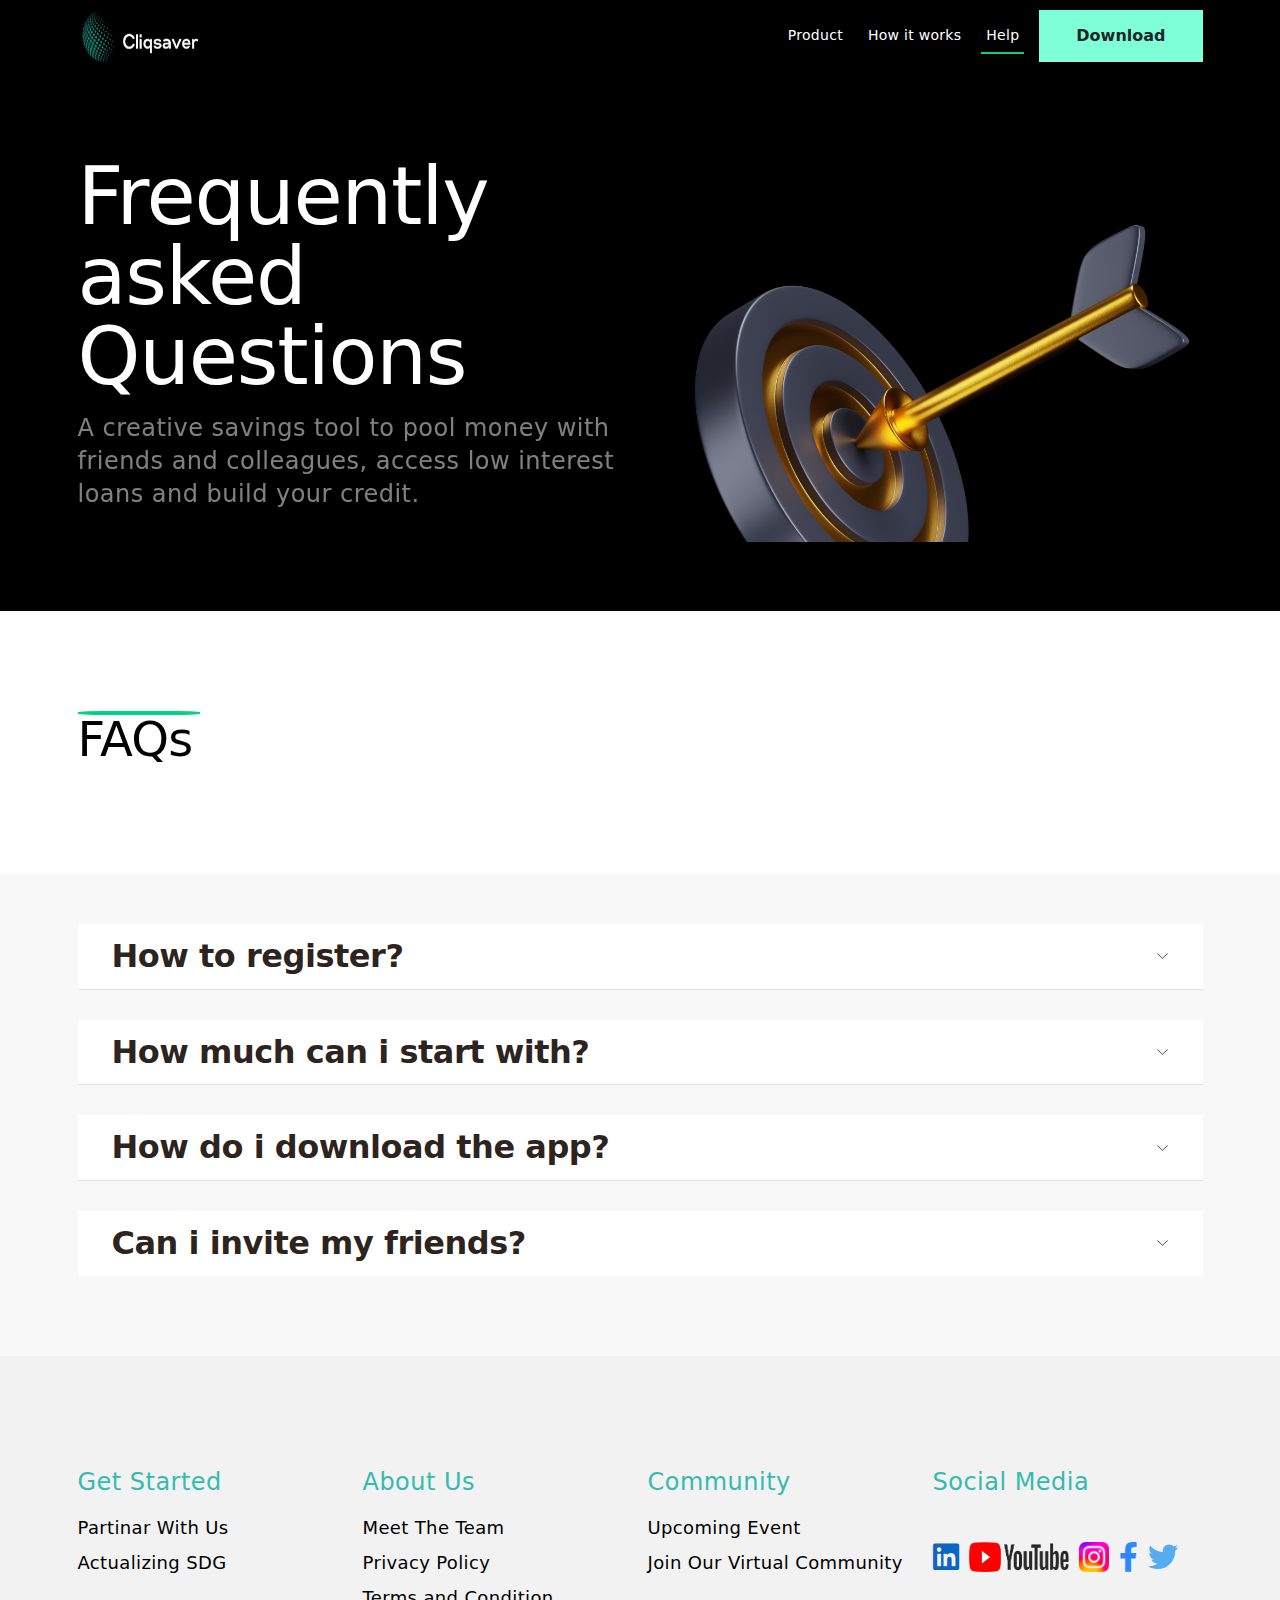
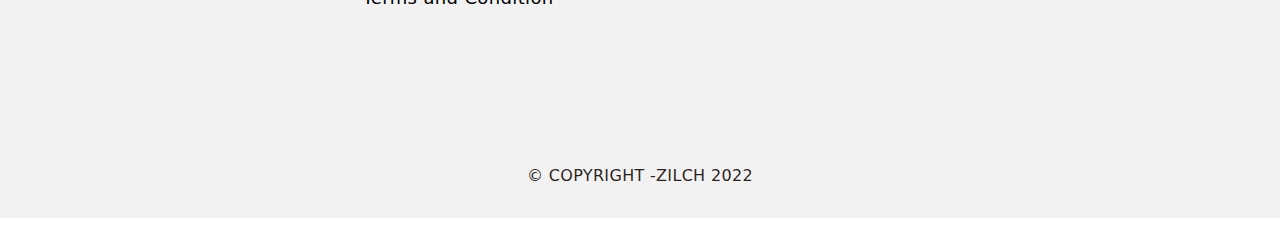
==== faqs.html @ ff23e5f5 "front end" ====
<!DOCTYPE html>
<html lang="en">

<head>
    <meta charset="utf-8" />
    <meta name="viewport" content="width=device-width, initial-scale=1" />
    <title>Cliqsaver | Landing Page</title>
    <link href="https://cdn.jsdelivr.net/npm/bootstrap@5.3.0-alpha2/dist/css/bootstrap.min.css" rel="stylesheet" />

    <!-- font family -->
    <link rel="preconnect" href="https://fonts.googleapis.com" />
    <link rel="preconnect" href="https://fonts.gstatic.com" crossorigin />
    <link href="https://fonts.googleapis.com/css2?family=Manrope:wght@300;400;500;600;700;800&display=swap" rel="stylesheet" />

    <!-- AOS animation link -->
    <link rel="stylesheet" href="https://unpkg.com/aos@next/dist/aos.css" />

    <!-- font awesome cdn link -->
    <link rel="stylesheet" href="css/css/all.css" />

    <!-- External css link -->
    <link rel="stylesheet" href="css/main.css" />
</head>

<body>
    <!-- navbar -->
    <nav class="navbar navbar-expand-lg" id="navbar">
        <div class="container">
            <a class="navbar-brand" href="index.html">
                <img w-100 src="images/image 1.png" alt="" />
            </a>
            <button class="navbar-toggler" type="button" data-bs-toggle="collapse" data-bs-target="#navbarSupportedContent" aria-controls="navbarSupportedContent" aria-expanded="false" aria-label="Toggle navigation">
          <span class="navbar-toggler-icon"></span>
        </button>
            <div class="collapse navbar-collapse" id="navbarSupportedContent">
                <ul class="navbar-nav ms-auto mb-2 mb-lg-0">
                    <li class="nav-item me-4">
                        <a class="nav-link text-white" aria-current="page" href="index.html">Product</a
              >
            </li>
            <li class="nav-item me-4">
              <a class="nav-link text-white" href="guideline.html"
                >How it works</a
              >
            </li>
            <li class="nav-item me-4">
              <a class="nav-link text-white active" href="faqs.html">Help</a>
                    </li>
                </ul>
                <button class="btn bg-success">Download</button>
            </div>
        </div>
    </nav>
    <!-- end of navbar -->
    <!-- Hero section -->
    <div id="guideline-hero__section" class="target-hero__section d-flex align-items-center position-relative">
        <div class="container">
            <div class="d-lg-flex position-relative">
                <div class="hero-content me-5" data-aos="fade-up" data-aos-duration="3000">
                    <h1 class="text-heading text-white mb-4">
                        Frequently asked Questions
                    </h1>
                    <p class="text-description text-white mb-4">
                        A creative savings tool to pool money with friends and colleagues, access low interest loans and build your credit.
                    </p>
                </div>
                <div class="image-content position-relative" data-aos="fade-up" data-aos-duration="3000">
                    <img src="images/target-dynamic-premium.png" class="w-100 position-absolute bulb-image" />
                </div>
            </div>
        </div>
    </div>
    <!-- end of hero section -->

    <!-- guildlines section -->
    <section class="guidelines">
        <div class="container">
            <h2 data-aos="fade-up" data-aos-duration="3000"><span></span> FAQs</h2>
        </div>
    </section>

    <section class="accordion-section">
        <div class="container">
            <div class="accordion accordion-flush" id="accordionFlushExample">
                <div class="accordion-item mb-5">
                    <h2 class="accordion-header">
                        <button class="accordion-button collapsed" type="button" data-bs-toggle="collapse" data-bs-target="#flush-collapseOne" aria-expanded="false" aria-controls="flush-collapseOne">
                How to register?
              </button>
                    </h2>
                    <div id="flush-collapseOne" class="accordion-collapse collapse" data-bs-parent="#accordionFlushExample">
                        <div class="accordion-body">
                            Open a Cliqsaver account, join a public group or start your own savings cliq.
                        </div>
                    </div>
                </div>
                <div class="accordion-item mb-5">
                    <h2 class="accordion-header">
                        <button class="accordion-button collapsed" type="button" data-bs-toggle="collapse" data-bs-target="#flush-collapseTwo" aria-expanded="false" aria-controls="flush-collapseTwo">
                How much can i start with?
              </button>
                    </h2>
                    <div id="flush-collapseTwo" class="accordion-collapse collapse" data-bs-parent="#accordionFlushExample">
                        <div class="accordion-body">
                            Placeholder content for this accordion, which is intended to demonstrate the <code>.accordion-flush</code> class. This is the second item's accordion body. Let's imagine this being filled with some actual content.
                        </div>
                    </div>
                </div>
                <div class="accordion-item mb-5">
                    <h2 class="accordion-header">
                        <button class="accordion-button collapsed" type="button" data-bs-toggle="collapse" data-bs-target="#flush-collapseThree" aria-expanded="false" aria-controls="flush-collapseThree">
                How do i download the app?
              </button>
                    </h2>
                    <div id="flush-collapseThree" class="accordion-collapse collapse" data-bs-parent="#accordionFlushExample">
                        <div class="accordion-body">
                            Placeholder content for this accordion, which is intended to demonstrate the <code>.accordion-flush</code> class. This is the third item's accordion body. Nothing more exciting happening here in terms of content, but just filling
                            up the space to make it look, at least at first glance, a bit more representative of how this would look in a real-world application.
                        </div>
                    </div>
                </div>
                <div class="accordion-item mb-5">
                    <h2 class="accordion-header">
                        <button class="accordion-button collapsed" type="button" data-bs-toggle="collapse" data-bs-target="#flush-collapseFour" aria-expanded="false" aria-controls="flush-collapseFour">
                Can i invite my friends?
              </button>
                    </h2>
                    <div id="flush-collapseFour" class="accordion-collapse collapse" data-bs-parent="#accordionFlushExample">
                        <div class="accordion-body">
                            Placeholder content for this accordion, which is intended to demonstrate the <code>.accordion-flush</code> class. This is the third item's accordion body. Nothing more exciting happening here in terms of content, but just filling
                            up the space to make it look, at least at first glance, a bit more representative of how this would look in a real-world application.
                        </div>
                    </div>
                </div>
            </div>
        </div>
    </section>
    <!-- end of guideline sectio -->

    <footer id="footer " class="footer p-0 m-0">
        <div class="container-fluid">
            <div class="container py-5">
                <div class="row row-cols-1 row-cols-sm-2 row-cols-md-3 row-cols-lg-4">
                    <div class="col d-flex flex-column gap-3 mb-4">
                        <h2>Get Started</h2>
                        <a class="footer__link" href="#">Partinar With Us</a>
                        <a class="footer__link" href="#">Actualizing SDG</a>
                    </div>
                    <div class="col d-flex flex-column gap-3 mb-4">
                        <h2>About Us</h2>
                        <a class="footer__link" href="#">Meet The Team</a>
                        <a class="footer__link" href="#">Privacy Policy</a>
                        <a class="footer__link" href="#">Terms and Condition</a>
                    </div>
                    <div class="col d-flex flex-column gap-3 mb-4">
                        <h2>Community</h2>
                        <a class="footer__link" href="#">Upcoming Event</a>
                        <a class="footer__link" href="#">Join Our Virtual Community</a>
                    </div>
                    <div class="col d-flex flex-column gap-3 mb-5">
                        <h2>Social Media</h2>
                        <div class="col media-links d-flex align-items-center justify-content-start mt-2 gap-3">
                            <a href="#"><i class="fa-brands fa-linkedin"></i></a>
                            <a href="#"><img src="images/YouTube-Logo-removebg-preview.png" alt="" /></a>
                            <a href="#"><img src="images/IGlogo.png" class="w-100" /></a>
                            <a href="#"><i class="fa-brands fa-facebook-f"></i></a>
                            <a href="#"><i class="fa-brands fa-twitter"></i></a>
                        </div>
                    </div>
                </div>
            </div>
            <p class="text-center py-5">© COPYRIGHT -ZILCH 2022</p>
        </div>
    </footer>

    <!-- bootstrap js link -->
    <script src="https://cdn.jsdelivr.net/npm/bootstrap@5.3.0-alpha2/dist/js/bootstrap.bundle.min.js"></script>
    <!-- AOS animation script link -->
    <script src="https://unpkg.com/aos@next/dist/aos.js"></script>
    <!-- external JS link -->
    <script src="js/script.js"></script>
</body>

</html>
---- css/main.css ----
:root {
  --bg-color: #000000;
  --text-dark-light: #171717;
  --text-light: #ffffff;
  --text-success: #7effd6;
  --text-success-transparent: rgba(0, 210, 135, 0.3);
  --bg-light: #f5f5f5;
  --bg-success: #f2fffa;
  --button-color: #35bbad;
  --color-green: #00d287;
  --color-yellow: #ffce31;
}

* {
  margin: 0;
  padding: 0;
  -webkit-box-sizing: inherit;
          box-sizing: inherit;
}

html {
  -webkit-box-sizing: border-box;
          box-sizing: border-box;
  font-size: 62.5%;
  /* 1rem = 10px  10px/16px = 62.5% */
}

body {
  font-family: "Manrope" sans-serif;
  font-weight: 400;
  line-height: 1.6;
  min-height: 100vh;
}

::-webkit-scrollbar {
  display: none;
}

a {
  text-decoration: none;
}

.guidelines-cards .col-md-6 {
  -webkit-transition: all 0.5s ease;
  transition: all 0.5s ease;
}

.guidelines-cards .col-md-6:hover {
  -webkit-transform: translateY(-5%);
          transform: translateY(-5%);
}

@media (max-width: 768px) {
  .guidelines-cards .col-md-6:hover {
    -webkit-transform: translateY(0);
            transform: translateY(0);
  }
}

.navbar {
  background: var(--bg-color);
}

.navbar-brand img {
  width: 125px;
  height: 55px;
}

.navbar-toggler {
  background-color: var(--bg-light) !important;
}

.navbar-nav .nav-item {
  position: relative;
}

.navbar-nav .nav-item .active {
  color: #fff !important;
  border-bottom: 2px solid var(--color-green);
  -webkit-transition: 0.5s ease;
  transition: 0.5s ease;
  border-bottom-width: 50%;
}

.navbar-nav .nav-item .nav-link {
  font-weight: 400;
  font-size: 1.4rem !important;
  line-height: 24px;
  letter-spacing: 0.02em;
  color: var(--text-light);
  -webkit-transition: 0.5s ease;
  transition: 0.5s ease;
  display: inline-block;
}

.navbar .btn {
  background-color: var(--text-success) !important;
  border-radius: 0;
  font-weight: 600;
  font-size: 16px;
  padding: 13px 36px;
}

.hero__section {
  background: var(--bg-color);
}

.hero__section .section-box1 {
  position: absolute;
  width: 100.47px;
  height: 82.02px;
  left: 140px;
  top: 130px;
  background: rgba(0, 210, 135, 0.3);
  opacity: 0.5;
}

@media (max-width: 992px) {
  .hero__section .section-box1 {
    left: 290px;
    top: 90px;
  }
}

@media (max-width: 400px) {
  .hero__section .section-box1 {
    left: 200px;
  }
}

.hero__section .section-box2 {
  position: absolute;
  width: 100.47px;
  height: 82.02px;
  left: 90px;
  top: 170.28px;
  background: rgba(0, 210, 135, 0.3);
  opacity: 0.5;
}

@media (max-width: 992px) {
  .hero__section .section-box2 {
    left: 200px;
    top: 130px;
  }
}

@media (max-width: 400px) {
  .hero__section .section-box2 {
    left: 150px;
  }
}

.hero__section .h__left-content {
  -webkit-box-flex: 2;
      -ms-flex: 2;
          flex: 2;
  padding-top: 8rem;
}

.hero__section .h__left-content .text-heading {
  font-weight: 400;
  font-size: 80px;
  line-height: 100%;
  letter-spacing: -0.015em;
  color: #ffffff;
  padding-top: 8rem;
}

@media (max-width: 992px) {
  .hero__section .h__left-content .text-heading {
    font-size: 50px !important;
    padding-top: 2rem;
  }
}

@media (max-width: 768px) {
  .hero__section .h__left-content .text-heading {
    font-size: 35px !important;
    padding-top: 2rem;
  }
}

.hero__section .h__left-content .text-description {
  font-weight: 500;
  font-size: 24px;
  line-height: 33px;
  letter-spacing: 0.02em;
  color: #ffffff;
  opacity: 0.5;
}

@media (max-width: 768px) {
  .hero__section .h__left-content .text-description {
    font-size: 20px !important;
    padding-top: 2rem;
  }
}

@media (max-width: 992px) {
  .hero__section .h__left-content .rate {
    padding-bottom: 5rem;
  }
}

.hero__section .h__left-content .rate-left {
  border-right: 1px solid #ffffff;
  margin-right: 3rem;
}

@media (max-width: 500px) {
  .hero__section .h__left-content .rate-left {
    margin-right: 1rem;
  }
}

.hero__section .h__left-content .rate-left button {
  width: 100px;
  height: 50px;
  background: rgba(196, 196, 196, 0.1);
  border-radius: 56px;
  -webkit-transform: rotate(-90deg);
          transform: rotate(-90deg);
  position: relative;
  opacity: 1;
  border: none;
}

.hero__section .h__left-content .rate-left button::after {
  content: "";
  position: absolute;
  width: 3px;
  height: 40px;
  top: 5px;
  right: 30px;
  background: var(--color-green);
  font-weight: 800;
  -webkit-transform: rotate(-90deg);
          transform: rotate(-90deg);
  z-index: 1;
}

.hero__section .h__left-content .rate-right {
  position: relative;
}

.hero__section .h__left-content .rate-right h2 {
  font-weight: 500;
  font-size: 16px;
  line-height: 22px;
  letter-spacing: 0.02em;
  color: #ffffff;
}

.hero__section .h__left-content .rate-right h2 span::after {
  content: "";
  position: absolute;
  width: 61px;
  height: 3px;
  left: 110px;
  top: 16px;
  background: var(--color-green);
}

.hero__section .h__left-content .rate-right p {
  font-weight: 500;
  font-size: 14px;
  line-height: 19px;
  letter-spacing: 0.02em;
  color: #ffffff;
  opacity: 0.5;
}

.hero__section .h__left-content .rate-right .images img {
  width: 32px;
  height: 32px;
  margin-right: -1rem;
}

.hero__section .h__right-content {
  -webkit-box-flex: 1;
      -ms-flex: 1;
          flex: 1;
  position: relative;
}

.hero__section .h__right-content img {
  height: 554px;
  position: absolute;
  bottom: 0;
  right: 0;
}

@media (max-width: 992px) {
  .hero__section .h__right-content img {
    display: none;
  }
}

.finance {
  height: 60vh;
}

@media (max-width: 720px) {
  .finance {
    height: 40vh;
  }
}

.finance .section-box1 {
  top: 0;
  right: 0;
  width: 200px;
  height: 200px;
  background: rgba(0, 210, 135, 0.3);
  opacity: 0.5;
}

@media (max-width: 992px) {
  .finance .section-box1 {
    top: -2.9rem;
    width: 100px;
    height: 100px;
  }
}

@media (max-width: 400px) {
  .finance .section-box1 {
    width: 50px;
    height: 50px;
  }
}

.finance .section-box2 {
  top: 0;
  right: 0;
  width: 350px;
  height: 300px;
  background: rgba(0, 210, 135, 0.3);
  opacity: 0.5;
}

@media (max-width: 992px) {
  .finance .section-box2 {
    top: -2.9rem;
    width: 200px;
    height: 150px;
  }
}

@media (max-width: 400px) {
  .finance .section-box2 {
    width: 100px;
    height: 80px;
  }
}

.finance img {
  width: 126px;
  height: 33px;
}

.finance h1 {
  font-weight: 400;
  font-size: 64px;
  line-height: 120.5%;
  letter-spacing: -0.015em;
  color: var(--bg-color);
}

@media (max-width: 992px) {
  .finance h1 {
    font-size: 40px;
  }
}

.finance h1 span::after {
  content: "";
  position: absolute;
  width: 122px;
  height: 4px;
  background: var(--color-green);
  border-radius: 50%;
}

.finance p {
  font-weight: 400;
  font-size: 24px;
  line-height: 33px;
  letter-spacing: 0.02em;
  color: #2b2b2b;
}

.card-section .row > :nth-child(1) > .card {
  background: rgba(245, 245, 245, 0.3);
  border: none;
}

.card-section .row > :nth-child(1) > .card span::before {
  content: "";
  height: 6px;
  width: 40px;
  position: absolute;
  top: 11.3rem;
  border-radius: 50%;
  background: #35bbad;
}

@media (max-width: 768px) {
  .card-section .row > :nth-child(1) > .card span::before {
    top: 8rem;
  }
}

@media (max-width: 500px) {
  .card-section .row > :nth-child(1) > .card span::before {
    top: 11.3rem;
  }
}

.card-section .row > :nth-child(2) > .card {
  background: var(--bg-light);
  border: none;
}

.card-section .row > :nth-child(2) > .card span::before {
  content: "";
  height: 15px;
  width: 15px;
  position: absolute;
  top: 12rem;
  left: 3.2rem;
  border-radius: 50%;
  background: #35bbad;
}

@media (max-width: 768px) {
  .card-section .row > :nth-child(2) > .card span::before {
    top: 6.5rem;
  }
}

@media (max-width: 500px) {
  .card-section .row > :nth-child(2) > .card span::before {
    top: 12rem !important;
  }
}

.card-section .row > :nth-child(2) > .card i {
  -webkit-transform: rotate(-35deg);
          transform: rotate(-35deg);
}

.card-section .row > :nth-child(3) > .card {
  background: rgba(245, 245, 245, 0.3);
  border: none;
}

.card-section .row > :nth-child(3) > .card span::before {
  content: "";
  height: 20px;
  width: 20px;
  position: absolute;
  top: 11.3rem;
  left: 4.5rem;
  background: #35bbad;
  z-index: -1;
}

@media (max-width: 768px) {
  .card-section .row > :nth-child(3) > .card span::before {
    top: 7rem;
  }
}

@media (max-width: 500px) {
  .card-section .row > :nth-child(3) > .card span::before {
    top: 11.3rem;
  }
}

.card-section .card {
  width: auto;
  height: 400px;
  padding: 0 2rem;
  cursor: pointer;
  -webkit-transition: 0.5s ease;
  transition: 0.5s ease;
}

.card-section .card-body i {
  font-size: 3rem;
  margin-bottom: 3.5rem;
}

.card-section .card-body .card-title {
  font-weight: 700;
  font-size: 28px;
  line-height: 44px;
  letter-spacing: 0.02em;
  color: rgba(0, 0, 0, 0.9);
}

.card-section .card-body .card-text {
  font-weight: 400;
  font-size: 16px;
  line-height: 24px;
  letter-spacing: 0.02em;
  color: rgba(0, 0, 0, 0.5);
}

.testmonies {
  background: var(--bg-success);
  height: 73rem;
}

.testmonies .section-box1::before {
  content: "";
  position: absolute;
  top: 0;
  right: 0;
  height: 300px;
  width: 300px;
  background: rgba(0, 210, 135, 0.1);
}

@media (max-width: 768px) {
  .testmonies .section-box1::before {
    width: 100px;
    height: 100px;
  }
}

.testmonies__top-container .testmonies__heading {
  font-weight: 600;
  font-size: 64px;
  line-height: 120.5%;
  letter-spacing: -0.015em;
  color: var(--text-dark-light);
}

@media (max-width: 720px) {
  .testmonies__top-container .testmonies__heading {
    font-size: 40px;
  }
}

.testmonies__top-container .testmonies__heading span {
  background: var(--color-green);
  position: absolute;
  height: 3px;
  width: 90px;
}

.testmonies__buttom-container .slideshow-container {
  position: relative;
  height: 300px;
}

.testmonies__buttom-container .slide {
  position: absolute;
  width: 100%;
  height: 100%;
  -webkit-box-align: center;
      -ms-flex-align: center;
          align-items: center;
  -webkit-box-pack: center;
      -ms-flex-pack: center;
          justify-content: center;
  opacity: 0;
  -webkit-transition: opacity 1s ease-in-out;
  transition: opacity 1s ease-in-out;
}

@media (max-width: 768px) {
  .testmonies__buttom-container .slide-image {
    height: 200px;
  }
}

.testmonies__buttom-container .slide.active {
  opacity: 1;
}

.testmonies__buttom-container .slide img {
  max-width: 50%;
  max-height: 100%;
  -o-object-fit: cover;
     object-fit: cover;
}

@media (max-width: 992px) {
  .testmonies__buttom-container .slide img {
    max-width: 100%;
  }
}

.testmonies__buttom-container .slide-text {
  margin-left: 5rem;
}

@media (max-width: 992px) {
  .testmonies__buttom-container .slide-text {
    margin-left: 0;
  }
}

.testmonies__buttom-container .slide-text__heading {
  font-weight: 600;
  font-size: 32px;
  line-height: 120.5%;
  letter-spacing: -0.015em;
  color: #000000;
}

.testmonies__buttom-container .slide-text__description {
  font-weight: 400;
  font-size: 18px;
  line-height: 120.5%;
  letter-spacing: -0.015em;
  color: rgba(0, 0, 0, 0.5);
}

.testmonies__buttom-container .slide-text__description img {
  background: var(--text-success);
  padding: 2rem;
  width: 6rem;
}

.testmonies__buttom-container .slide-text .rating i {
  color: var(--color-yellow);
  font-size: 3rem;
}

.testmonies__buttom-container .prev,
.testmonies__buttom-container .next {
  position: absolute;
  top: 50%;
  -webkit-transform: translateY(-50%);
          transform: translateY(-50%);
  font-size: 2em;
  font-weight: bold;
  border: none;
  background: rgba(245, 245, 245, 0.3);
  border-radius: 50%;
  color: #ffffff;
  width: 71px;
  height: 71px;
  cursor: pointer;
}

@media (max-width: 992px) {
  .testmonies__buttom-container .prev,
  .testmonies__buttom-container .next {
    width: 40px;
    height: 40px;
    top: 26%;
  }
}

@media (max-width: 768px) {
  .testmonies__buttom-container .prev,
  .testmonies__buttom-container .next {
    top: calc(100% - 70%);
  }
}

.testmonies__buttom-container .prev {
  left: 1%;
}

.testmonies__buttom-container .next {
  right: 51%;
}

@media (max-width: 1024px) {
  .testmonies__buttom-container .next {
    right: 5px;
  }
}

.whatWeDo {
  padding-top: 5rem !important;
}

.whatWeDo .whatWeDo1::before {
  content: "";
  position: absolute;
  top: 0;
  right: 0;
  width: 400px;
  height: 523.89px;
  z-index: -1;
  background: rgba(0, 210, 135, 0.3);
  opacity: 0.5;
}

@media (max-width: 768px) {
  .whatWeDo .whatWeDo1::before {
    width: 100px;
    height: 200px;
  }
}

.whatWeDo .whatWeDo2::before {
  content: "";
  position: absolute;
  top: 0;
  right: 13%;
  width: 400px;
  height: 200px;
  background: rgba(0, 210, 135, 0.3);
  opacity: 0.5;
}

@media (max-width: 768px) {
  .whatWeDo .whatWeDo2::before {
    width: 200px;
    height: 100px;
  }
}

.whatWeDo__heading {
  font-weight: 400;
  font-size: 64px;
  line-height: 120.5%;
  letter-spacing: -0.015em;
  color: var(--bg-color);
}

.whatWeDo__heading span {
  background: var(--color-green);
  position: absolute;
  height: 3px;
  width: 90px;
}

@media (max-width: 768px) {
  .whatWeDo__heading {
    font-size: 34px;
    padding-top: 6rem;
  }
}

.whatWeDo__heading img {
  width: 126px;
  height: 33px;
  -o-object-fit: cover;
     object-fit: cover;
}

@media (max-width: 768px) {
  .whatWeDo__heading img {
    width: 90px;
    height: 20px;
  }
}

.whatWeDo .whatWeDo__content {
  margin-top: 25rem;
}

@media (max-width: 992px) {
  .whatWeDo .whatWeDo__content {
    margin-top: 5rem;
  }
}

.whatWeDo .whatWeDo__content .w-left {
  -webkit-box-flex: 1;
      -ms-flex: 1;
          flex: 1;
}

.whatWeDo .whatWeDo__content .w-left i {
  font-size: 5rem !important;
  color: var(--button-color);
}

.whatWeDo .whatWeDo__content .w-left__description {
  font-weight: 600;
  font-size: 16px;
  line-height: 22px;
  letter-spacing: 0.02em;
  color: rgba(0, 0, 0, 0.9);
}

.whatWeDo .whatWeDo__content .w-right {
  -webkit-box-flex: 1;
      -ms-flex: 1;
          flex: 1;
}

.whatWeDo .whatWeDo__content .w-right img {
  height: 400px;
  width: 100%;
  -o-object-fit: cover;
     object-fit: cover;
  padding-left: 10rem;
  z-index: 1;
}

@media (max-width: 992px) {
  .whatWeDo .whatWeDo__content .w-right img {
    padding-left: 0;
  }
}

.download {
  padding: 10rem 0;
}

.download-box::before {
  content: "";
  position: absolute;
  width: 512.48px;
  height: 418.35px;
  left: -50px;
  top: 0;
  background: var(--text-success);
  opacity: 0.5;
  z-index: -1;
}

@media (max-width: 768px) {
  .download-box::before {
    display: none;
  }
}

.download-container {
  background: var(--bg-color);
  height: 506px;
}

@media (max-width: 768px) {
  .download-container {
    height: 400px;
  }
}

.download-container__heading {
  font-weight: 400;
  font-size: 48px;
  line-height: 104%;
  text-align: center;
}

@media (max-width: 720px) {
  .download-container__heading {
    font-size: 30px;
  }
}

.download-container__description {
  font-weight: 400;
  font-size: 24px;
  line-height: 140%;
  color: #ffffff;
}

@media (max-width: 720px) {
  .download-container__description {
    font-size: 14px;
  }
}

.download-container__button img {
  width: 200.64px;
  height: 72px;
  border: none;
  outline: none;
  -o-object-fit: fill;
     object-fit: fill;
}

@media (max-width: 720px) {
  .download-container__button img {
    width: 130px;
  }
}

.guildline-hero__section {
  background: var(--bg-color);
  height: 60vh;
}

.guildline-hero__section .hero-content {
  -webkit-box-flex: 1;
      -ms-flex: 1;
          flex: 1;
}

.guildline-hero__section .hero-content .text-heading {
  font-weight: 400;
  font-size: 80px;
  line-height: 100%;
  letter-spacing: -0.015em;
}

@media (max-width: 992px) {
  .guildline-hero__section .hero-content .text-heading {
    font-size: 50px !important;
    text-align: center;
  }
}

@media (max-width: 768px) {
  .guildline-hero__section .hero-content .text-heading {
    font-size: 35px !important;
  }
}

.guildline-hero__section .hero-content .text-description {
  font-weight: 400;
  font-size: 24px;
  line-height: 33px;
  letter-spacing: 0.02em;
  opacity: 0.5;
}

@media (max-width: 992px) {
  .guildline-hero__section .hero-content .text-description {
    text-align: center;
  }
}

.guildline-hero__section .image-content {
  -webkit-box-flex: 1;
      -ms-flex: 1;
          flex: 1;
}

.guildline-hero__section .image-content .bulb-image {
  top: -1.5rem;
  bottom: 0;
  right: 0;
  -o-object-fit: cover;
     object-fit: cover;
  clip: rect(0px, 860px, 380px, 0px);
}

@media (max-width: 1500px) {
  .guildline-hero__section .image-content .bulb-image {
    top: -6%;
  }
}

@media (max-width: 1200px) {
  .guildline-hero__section .image-content .bulb-image {
    top: 27%;
    clip: rect(0px, 500px, 320px, 0px);
  }
}

.guildline-hero__section .image-content div > :first-child {
  position: absolute;
  right: 10rem;
  top: -9rem;
}

@media (max-width: 1200px) {
  .guildline-hero__section .image-content div > :first-child {
    top: -2rem;
  }
}

.guildline-hero__section .image-content div > :nth-child(2) {
  position: absolute;
  right: 3rem;
  top: -8rem;
}

@media (max-width: 1200px) {
  .guildline-hero__section .image-content div > :nth-child(2) {
    top: -2rem;
  }
}

.guildline-hero__section .image-content div > :nth-child(3) {
  position: absolute;
  right: -1rem;
  top: -2rem;
}

@media (max-width: 1200px) {
  .guildline-hero__section .image-content div > :nth-child(3) {
    top: 5.5rem;
  }
}

@media (max-width: 992px) {
  .guildline-hero__section .image-content {
    display: none;
  }
}

.guidelines h2 {
  font-weight: 400;
  font-size: 48px;
  line-height: 120.5%;
  padding: 10rem 0;
  letter-spacing: -0.015em;
  color: #000000;
}

@media (max-width: 768px) {
  .guidelines h2 {
    padding: 5rem 0;
  }
}

.guidelines h2 span::after {
  content: "";
  position: absolute;
  width: 122px;
  height: 4px;
  background: var(--color-green);
  border-radius: 30%;
}

.guidelines-cards {
  background: rgba(0, 210, 135, 0.04);
}

.guidelines-cards .row {
  padding-top: 5rem !important;
}

.guidelines-cards .row .col-md-6:nth-child(2) .card-body {
  background-color: #000000;
}

.guidelines-cards .row .col-md-6:nth-child(2) .card-body .card-text {
  color: rgba(255, 255, 255, 0.5) !important;
}

.guidelines-cards .row .col-md-6:nth-child(3) .card-body {
  background-color: #000000;
}

.guidelines-cards .row .col-md-6:nth-child(3) .card-body i {
  font-size: 10rem !important;
}

@media (max-width: 768px) {
  .guidelines-cards .row .col-md-6:nth-child(3) .card-body i {
    font-size: 5rem !important;
  }
}

.guidelines-cards .row .col-md-6:nth-child(3) .card-body .card-text {
  color: rgba(255, 255, 255, 0.5) !important;
}

.guidelines-cards .card {
  border: none;
  background-color: #ffffff;
  cursor: pointer;
  -webkit-transition: 0.5s ease;
  transition: 0.5s ease;
}

.guidelines-cards .card:hover {
  -webkit-transform: translateY(-5%);
          transform: translateY(-5%);
}

@media (max-width: 768px) {
  .guidelines-cards .card:hover {
    -webkit-transform: translateY(0);
            transform: translateY(0);
  }
}

.guidelines-cards .card .card-body .card-content i {
  font-size: 42px;
}

.guidelines-cards .card .card-body .card-content > span:first-child {
  position: absolute;
  top: 0;
  right: 0;
  width: 120px;
  height: 120px;
  background: rgba(0, 210, 135, 0.3);
  opacity: 0.5;
}

.guidelines-cards .card .card-body .card-content > span:nth-child(2) {
  position: absolute;
  top: 0;
  right: 0;
  width: 67%;
  height: 55%;
  background: rgba(0, 210, 135, 0.3);
  opacity: 0.3;
}

.guidelines-cards .card .card-body .card-content .card-title {
  font-weight: 600;
  font-size: 32px;
  letter-spacing: -0.01em;
  color: #010101;
}

@media (max-width: 992px) {
  .guidelines-cards .card .card-body .card-content .card-title {
    font-size: calc(32px - 5px);
  }
}

.guidelines-cards .card .card-body .card-content .card-text {
  font-weight: 400;
  font-size: 16px;
  letter-spacing: -0.01em;
  color: rgba(9, 9, 9, 0.5);
}

.footer {
  background-color: #f2f2f2;
  z-index: 1;
}

.footer .row {
  padding: 8rem 0;
}

@media (max-width: 500px) {
  .footer .row {
    padding: 5rem 0;
  }
}

.footer .row .col i {
  font-size: 3rem;
}

.footer .row .media-links a img {
  width: 100px;
  height: 30px;
  -o-object-fit: fill;
     object-fit: fill;
}

.footer .row .media-links > :first-child {
  color: #0a66c2 !important;
}

.footer .row .media-links > :nth-child(2) {
  color: #ff0000 !important;
}

.footer .row .media-links > :nth-child(4) {
  color: #2f88ff;
}

.footer .row .media-links > :nth-child(5) {
  color: #55acee;
}

.footer h2 {
  font-weight: 400;
  font-size: 24px;
  line-height: 140%;
  letter-spacing: 0.02em;
  color: #35bbad;
}

.footer .footer__link {
  font-weight: 400;
  font-size: 18px;
  line-height: 140%;
  letter-spacing: 0.02em;
  color: #000000;
}

.footer p {
  font-weight: 400;
  font-size: 16px;
  line-height: 140%;
  letter-spacing: 0.02em;
  color: rgba(15, 4, 0, 0.9);
}

.target-hero__section {
  background: var(--bg-color);
  height: 60vh;
}

.target-hero__section .hero-content {
  -webkit-box-flex: 1;
      -ms-flex: 1;
          flex: 1;
}

.target-hero__section .hero-content .text-heading {
  font-weight: 400;
  font-size: 80px;
  line-height: 100%;
  letter-spacing: -0.015em;
}

@media (max-width: 992px) {
  .target-hero__section .hero-content .text-heading {
    font-size: 50px !important;
    text-align: center;
  }
}

@media (max-width: 768px) {
  .target-hero__section .hero-content .text-heading {
    font-size: 35px !important;
  }
}

.target-hero__section .hero-content .text-description {
  font-weight: 400;
  font-size: 24px;
  line-height: 33px;
  letter-spacing: 0.02em;
  opacity: 0.5;
}

@media (max-width: 992px) {
  .target-hero__section .hero-content .text-description {
    text-align: center;
  }
}

.target-hero__section .image-content {
  -webkit-box-flex: 1;
      -ms-flex: 1;
          flex: 1;
  position: relative;
}

.target-hero__section .image-content .bulb-image {
  position: absolute;
  top: 0.5rem;
  right: 0;
  clip: rect(0px, 800px, 380px, 0px);
}

@media (max-width: 992px) {
  .target-hero__section .image-content {
    display: none;
  }
}

.accordion-section {
  background: #f8f8f8;
  padding: 5rem 0;
}

.accordion-section .accordion-button {
  font-weight: 600;
  padding: 10px 34px;
  font-size: 32px !important;
  line-height: 140%;
  letter-spacing: -0.015em;
  color: rgba(15, 4, 0, 0.9);
}

@media (max-width: 769px) {
  .accordion-section .accordion-button {
    font-size: 20px !important;
  }
}

.accordion-section .accordion-button:focus {
  background: rgba(0, 210, 135, 0.3);
  outline: none;
  border: none;
}

.accordion-section .accordion-body {
  font-weight: 500;
  font-size: 20px;
  padding: 20px 34px;
  line-height: 27px;
  letter-spacing: -0.01em;
  color: #090909;
}

@media (max-width: 769px) {
  .accordion-section .accordion-body {
    font-size: 16px;
  }
}
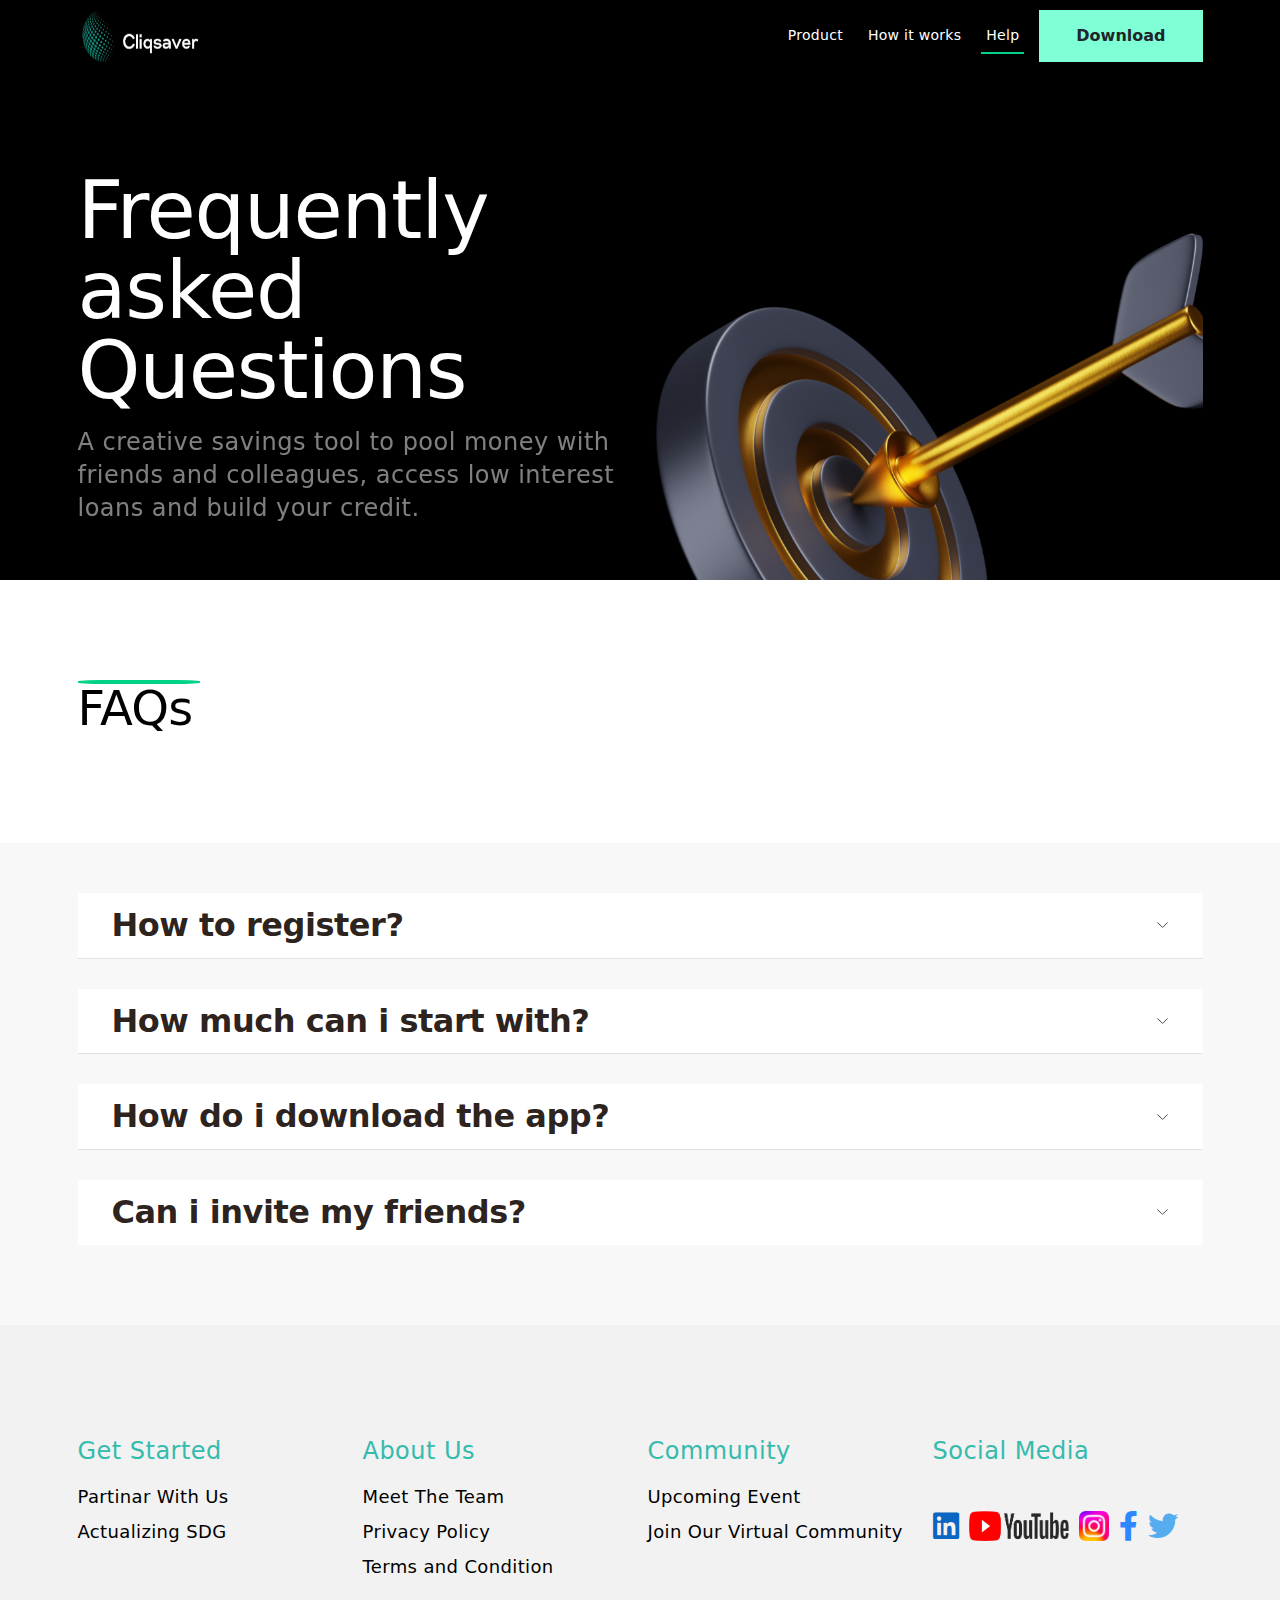
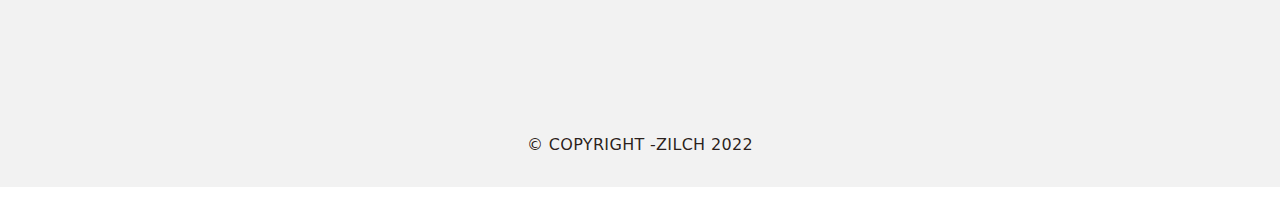
==== commit bdb6da08: "updated file" ====
--- a/faqs.html
+++ b/faqs.html
@@ -53,7 +53,7 @@
     </nav>
     <!-- end of navbar -->
     <!-- Hero section -->
-    <div id="guideline-hero__section" class="target-hero__section d-flex align-items-center position-relative">
+    <div id="guideline-hero__section" class="target-hero__section d-flex align-items-center">
         <div class="container">
             <div class="d-lg-flex position-relative">
                 <div class="hero-content me-5" data-aos="fade-up" data-aos-duration="3000">
@@ -162,7 +162,7 @@
                         <div class="col media-links d-flex align-items-center justify-content-start mt-2 gap-3">
                             <a href="#"><i class="fa-brands fa-linkedin"></i></a>
                             <a href="#"><img src="images/YouTube-Logo-removebg-preview.png" alt="" /></a>
-                            <a href="#"><img src="images/IGlogo.png" class="w-100" /></a>
+                            <a href="#"><img src="images/IGlogo.png" class="ig-logo" /></a>
                             <a href="#"><i class="fa-brands fa-facebook-f"></i></a>
                             <a href="#"><i class="fa-brands fa-twitter"></i></a>
                         </div>
--- a/css/main.css
+++ b/css/main.css
@@ -14,8 +14,8 @@
 * {
   margin: 0;
   padding: 0;
-  -webkit-box-sizing: inherit;
-          box-sizing: inherit;
+  -webkit-box-sizing: border-box;
+          box-sizing: border-box;
 }
 
 html {
@@ -40,18 +40,27 @@
   text-decoration: none;
 }
 
-.guidelines-cards .col-md-6 {
+.guidelines-cards .col-md-6,
+.guidelines-cards .col-md-4,
+.card-section .col-md-6,
+.card-section .col-md-4 {
   -webkit-transition: all 0.5s ease;
   transition: all 0.5s ease;
 }
 
-.guidelines-cards .col-md-6:hover {
-  -webkit-transform: translateY(-5%);
-          transform: translateY(-5%);
-}
-
-@media (max-width: 768px) {
-  .guidelines-cards .col-md-6:hover {
+.guidelines-cards .col-md-6:hover,
+.guidelines-cards .col-md-4:hover,
+.card-section .col-md-6:hover,
+.card-section .col-md-4:hover {
+  -webkit-transform: translateY(-3%);
+          transform: translateY(-3%);
+}
+
+@media (max-width: 768px) {
+  .guidelines-cards .col-md-6:hover,
+  .guidelines-cards .col-md-4:hover,
+  .card-section .col-md-6:hover,
+  .card-section .col-md-4:hover {
     -webkit-transform: translateY(0);
             transform: translateY(0);
   }
@@ -59,6 +68,7 @@
 
 .navbar {
   background: var(--bg-color);
+  overflow-x: hidden;
 }
 
 .navbar-brand img {
@@ -103,6 +113,7 @@
 
 .hero__section {
   background: var(--bg-color);
+  overflow-x: hidden;
 }
 
 .hero__section .section-box1 {
@@ -299,6 +310,7 @@
 
 .finance {
   height: 60vh;
+  overflow-x: hidden;
 }
 
 @media (max-width: 720px) {
@@ -619,6 +631,12 @@
   line-height: 120.5%;
   letter-spacing: -0.015em;
   color: rgba(0, 0, 0, 0.5);
+}
+
+@media (max-width: 768px) {
+  .testmonies__buttom-container .slide-text__description {
+    font-size: 16px;
+  }
 }
 
 .testmonies__buttom-container .slide-text__description img {
@@ -867,7 +885,7 @@
 
 .download-container__button img {
   width: 200.64px;
-  height: 72px;
+  height: 45px;
   border: none;
   outline: none;
   -o-object-fit: fill;
@@ -882,13 +900,12 @@
 
 .guildline-hero__section {
   background: var(--bg-color);
-  height: 60vh;
 }
 
 .guildline-hero__section .hero-content {
-  -webkit-box-flex: 1;
-      -ms-flex: 1;
-          flex: 1;
+  -webkit-box-flex: 0.5;
+      -ms-flex: 0.5;
+          flex: 0.5;
 }
 
 .guildline-hero__section .hero-content .text-heading {
@@ -896,12 +913,14 @@
   font-size: 80px;
   line-height: 100%;
   letter-spacing: -0.015em;
+  padding-top: 15rem;
 }
 
 @media (max-width: 992px) {
   .guildline-hero__section .hero-content .text-heading {
     font-size: 50px !important;
     text-align: center;
+    padding-top: 9rem;
   }
 }
 
@@ -917,6 +936,7 @@
   line-height: 33px;
   letter-spacing: 0.02em;
   opacity: 0.5;
+  padding-bottom: 6rem;
 }
 
 @media (max-width: 992px) {
@@ -926,37 +946,31 @@
 }
 
 .guildline-hero__section .image-content {
-  -webkit-box-flex: 1;
-      -ms-flex: 1;
-          flex: 1;
+  -webkit-box-flex: 0.5;
+      -ms-flex: 0.5;
+          flex: 0.5;
 }
 
 .guildline-hero__section .image-content .bulb-image {
-  top: -1.5rem;
   bottom: 0;
   right: 0;
+  top: 8.5rem;
   -o-object-fit: cover;
      object-fit: cover;
-  clip: rect(0px, 860px, 380px, 0px);
-}
-
-@media (max-width: 1500px) {
+  clip: rect(0px, 860px, 380px, 0px) !important;
+}
+
+@media (max-width: 1024px) {
   .guildline-hero__section .image-content .bulb-image {
-    top: -6%;
-  }
-}
-
-@media (max-width: 1200px) {
-  .guildline-hero__section .image-content .bulb-image {
-    top: 27%;
-    clip: rect(0px, 500px, 320px, 0px);
+    clip: rect(0px, 1969px, 310px, 0px);
+    bottom: 0;
   }
 }
 
 .guildline-hero__section .image-content div > :first-child {
   position: absolute;
   right: 10rem;
-  top: -9rem;
+  top: 0;
 }
 
 @media (max-width: 1200px) {
@@ -968,7 +982,7 @@
 .guildline-hero__section .image-content div > :nth-child(2) {
   position: absolute;
   right: 3rem;
-  top: -8rem;
+  top: 0rem;
 }
 
 @media (max-width: 1200px) {
@@ -980,7 +994,7 @@
 .guildline-hero__section .image-content div > :nth-child(3) {
   position: absolute;
   right: -1rem;
-  top: -2rem;
+  top: 5rem;
 }
 
 @media (max-width: 1200px) {
@@ -1061,15 +1075,16 @@
   transition: 0.5s ease;
 }
 
-.guidelines-cards .card:hover {
-  -webkit-transform: translateY(-5%);
-          transform: translateY(-5%);
-}
-
 @media (max-width: 768px) {
   .guidelines-cards .card:hover {
     -webkit-transform: translateY(0);
             transform: translateY(0);
+  }
+}
+
+@media (max-width: 320px) {
+  .guidelines-cards .card .card-body img {
+    display: none;
   }
 }
 
@@ -1141,6 +1156,13 @@
   height: 30px;
   -o-object-fit: fill;
      object-fit: fill;
+  padding: 0;
+  margin: 0;
+}
+
+.footer .row .media-links a .ig-logo {
+  width: 30px;
+  height: 30px;
 }
 
 .footer .row .media-links > :first-child {
@@ -1185,13 +1207,12 @@
 
 .target-hero__section {
   background: var(--bg-color);
-  height: 60vh;
 }
 
 .target-hero__section .hero-content {
-  -webkit-box-flex: 1;
-      -ms-flex: 1;
-          flex: 1;
+  -webkit-box-flex: 0.5;
+      -ms-flex: 0.5;
+          flex: 0.5;
 }
 
 .target-hero__section .hero-content .text-heading {
@@ -1199,6 +1220,7 @@
   font-size: 80px;
   line-height: 100%;
   letter-spacing: -0.015em;
+  padding-top: 10rem;
 }
 
 @media (max-width: 992px) {
@@ -1220,6 +1242,7 @@
   line-height: 33px;
   letter-spacing: 0.02em;
   opacity: 0.5;
+  padding-bottom: 4rem;
 }
 
 @media (max-width: 992px) {
@@ -1229,17 +1252,17 @@
 }
 
 .target-hero__section .image-content {
-  -webkit-box-flex: 1;
-      -ms-flex: 1;
-          flex: 1;
-  position: relative;
+  -webkit-box-flex: 0.5;
+      -ms-flex: 0.5;
+          flex: 0.5;
 }
 
 .target-hero__section .image-content .bulb-image {
-  position: absolute;
-  top: 0.5rem;
+  bottom: 0;
   right: 0;
-  clip: rect(0px, 800px, 380px, 0px);
+  -o-object-fit: cover;
+     object-fit: cover;
+  overflow: hidden;
 }
 
 @media (max-width: 992px) {
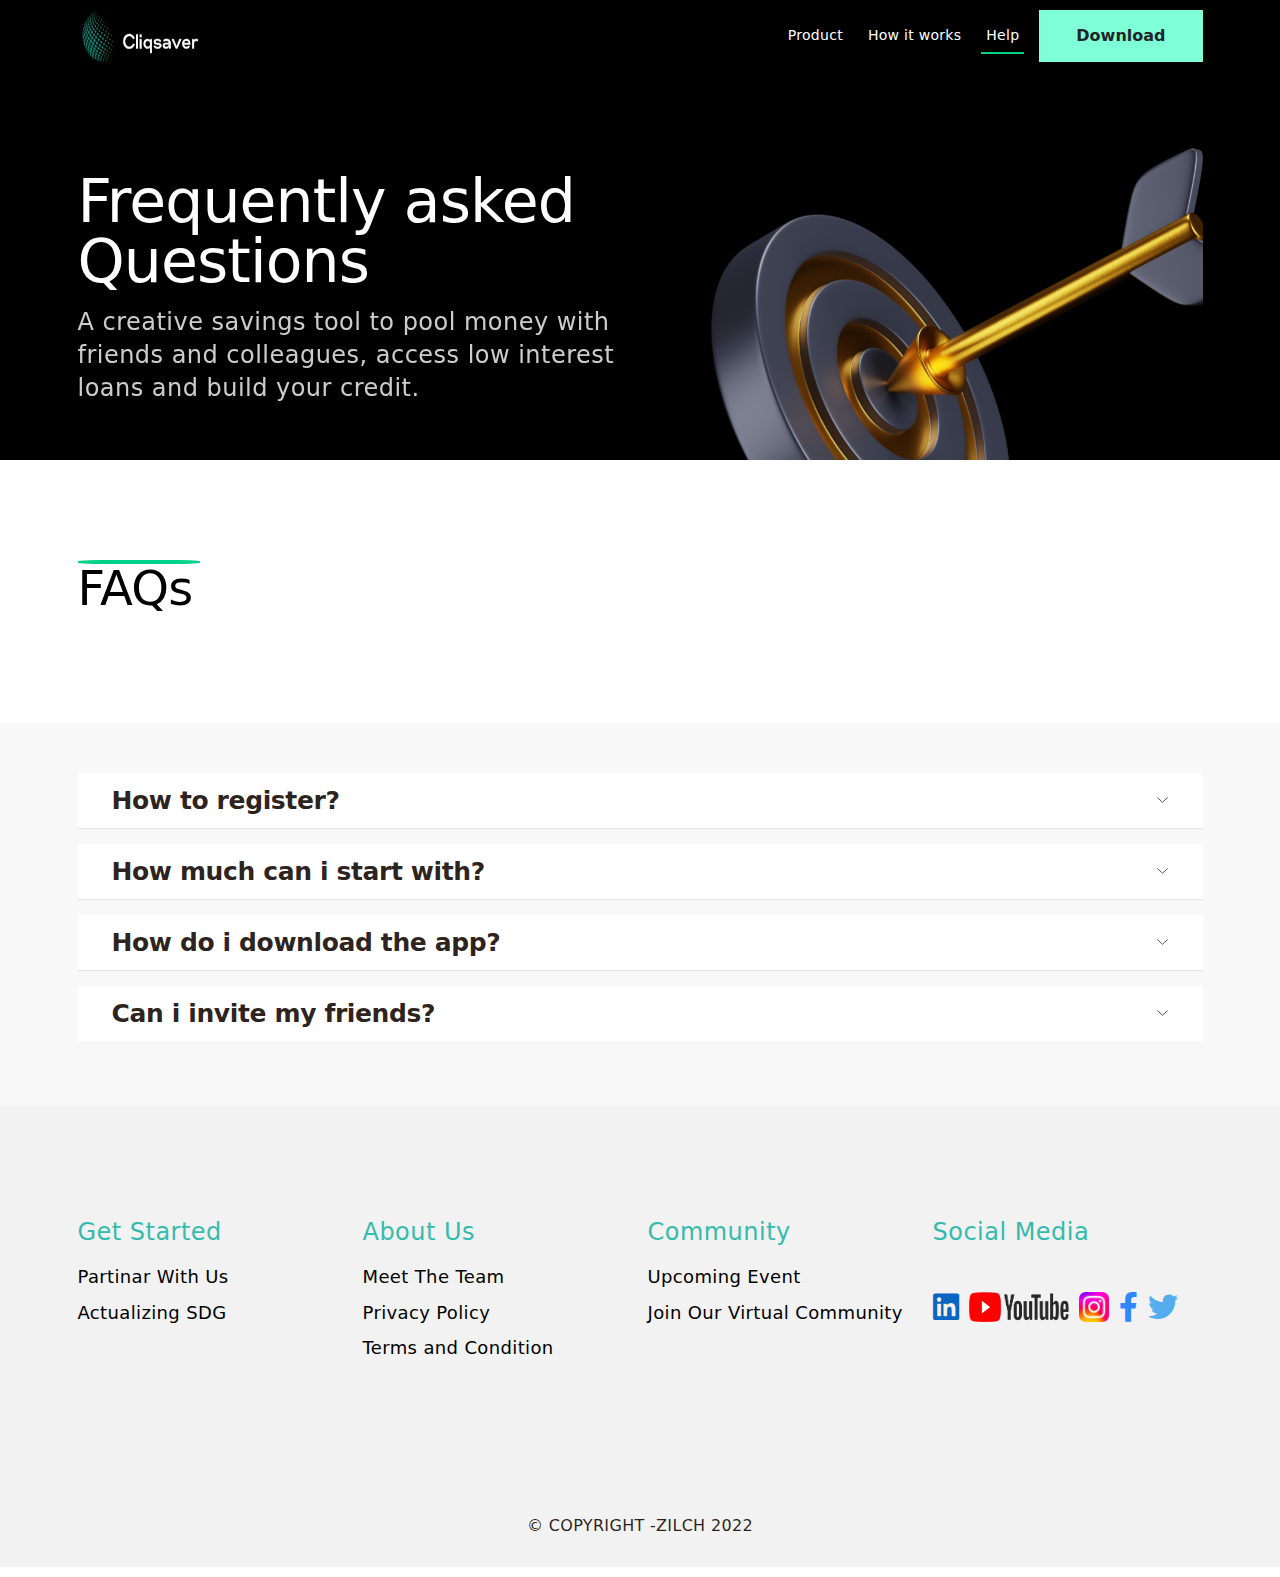
==== commit 8a7fe2ab: "corrected files" ====
--- a/faqs.html
+++ b/faqs.html
@@ -65,7 +65,7 @@
                     </p>
                 </div>
                 <div class="image-content position-relative" data-aos="fade-up" data-aos-duration="3000">
-                    <img src="images/target-dynamic-premium.png" class="w-100 position-absolute bulb-image" />
+                    <img src="images/target-dynamic-premium.png" class="position-absolute bulb-image" />
                 </div>
             </div>
         </div>
@@ -82,9 +82,9 @@
     <section class="accordion-section">
         <div class="container">
             <div class="accordion accordion-flush" id="accordionFlushExample">
-                <div class="accordion-item mb-5">
+                <div class="accordion-item mb-4">
                     <h2 class="accordion-header">
-                        <button class="accordion-button collapsed" type="button" data-bs-toggle="collapse" data-bs-target="#flush-collapseOne" aria-expanded="false" aria-controls="flush-collapseOne">
+                        <button id="accordion-button" class="accordion-button collapsed" type="button" data-bs-toggle="collapse" data-bs-target="#flush-collapseOne" aria-expanded="false" aria-controls="flush-collapseOne">
                 How to register?
               </button>
                     </h2>
@@ -94,9 +94,9 @@
                         </div>
                     </div>
                 </div>
-                <div class="accordion-item mb-5">
+                <div class="accordion-item mb-4">
                     <h2 class="accordion-header">
-                        <button class="accordion-button collapsed" type="button" data-bs-toggle="collapse" data-bs-target="#flush-collapseTwo" aria-expanded="false" aria-controls="flush-collapseTwo">
+                        <button id="accordion-button" class="accordion-button collapsed" type="button" data-bs-toggle="collapse" data-bs-target="#flush-collapseTwo" aria-expanded="false" aria-controls="flush-collapseTwo">
                 How much can i start with?
               </button>
                     </h2>
@@ -106,9 +106,9 @@
                         </div>
                     </div>
                 </div>
-                <div class="accordion-item mb-5">
+                <div class="accordion-item mb-4">
                     <h2 class="accordion-header">
-                        <button class="accordion-button collapsed" type="button" data-bs-toggle="collapse" data-bs-target="#flush-collapseThree" aria-expanded="false" aria-controls="flush-collapseThree">
+                        <button id="accordion-button" class="accordion-button collapsed" type="button" data-bs-toggle="collapse" data-bs-target="#flush-collapseThree" aria-expanded="false" aria-controls="flush-collapseThree">
                 How do i download the app?
               </button>
                     </h2>
@@ -119,9 +119,9 @@
                         </div>
                     </div>
                 </div>
-                <div class="accordion-item mb-5">
+                <div class="accordion-item mb-4">
                     <h2 class="accordion-header">
-                        <button class="accordion-button collapsed" type="button" data-bs-toggle="collapse" data-bs-target="#flush-collapseFour" aria-expanded="false" aria-controls="flush-collapseFour">
+                        <button id="accordion-button" class="accordion-button collapsed" type="button" data-bs-toggle="collapse" data-bs-target="#flush-collapseFour" aria-expanded="false" aria-controls="flush-collapseFour">
                 Can i invite my friends?
               </button>
                     </h2>
--- a/css/main.css
+++ b/css/main.css
@@ -23,10 +23,10 @@
           box-sizing: border-box;
   font-size: 62.5%;
   /* 1rem = 10px  10px/16px = 62.5% */
+  font-family: "Manrope" sans-serif;
 }
 
 body {
-  font-family: "Manrope" sans-serif;
   font-weight: 400;
   line-height: 1.6;
   min-height: 100vh;
@@ -38,6 +38,10 @@
 
 a {
   text-decoration: none;
+}
+
+.accordion-item.expand {
+  padding: 3rem;
 }
 
 .guidelines-cards .col-md-6,
@@ -113,7 +117,7 @@
 
 .hero__section {
   background: var(--bg-color);
-  overflow-x: hidden;
+  overflow: hidden;
 }
 
 .hero__section .section-box1 {
@@ -163,13 +167,14 @@
 }
 
 .hero__section .h__left-content {
-  -webkit-box-flex: 2;
-      -ms-flex: 2;
-          flex: 2;
+  -webkit-box-flex: 0.5;
+      -ms-flex: 0.5;
+          flex: 0.5;
   padding-top: 8rem;
 }
 
 .hero__section .h__left-content .text-heading {
+  font-style: normal;
   font-weight: 400;
   font-size: 80px;
   line-height: 100%;
@@ -193,12 +198,13 @@
 }
 
 .hero__section .h__left-content .text-description {
-  font-weight: 500;
-  font-size: 24px;
+  font-style: normal;
+  font-weight: 600;
+  font-size: 22px;
   line-height: 33px;
-  letter-spacing: 0.02em;
+  letter-spacing: 0.02rem;
   color: #ffffff;
-  opacity: 0.5;
+  opacity: 0.8;
 }
 
 @media (max-width: 768px) {
@@ -208,98 +214,24 @@
   }
 }
 
-@media (max-width: 992px) {
-  .hero__section .h__left-content .rate {
-    padding-bottom: 5rem;
-  }
-}
-
-.hero__section .h__left-content .rate-left {
-  border-right: 1px solid #ffffff;
-  margin-right: 3rem;
-}
-
-@media (max-width: 500px) {
-  .hero__section .h__left-content .rate-left {
-    margin-right: 1rem;
-  }
-}
-
-.hero__section .h__left-content .rate-left button {
-  width: 100px;
-  height: 50px;
-  background: rgba(196, 196, 196, 0.1);
-  border-radius: 56px;
-  -webkit-transform: rotate(-90deg);
-          transform: rotate(-90deg);
+.hero__section .h__left-content .download-button {
+  padding-bottom: 10rem;
+}
+
+.hero__section .h__right-content {
+  -webkit-box-flex: 0.5;
+      -ms-flex: 0.5;
+          flex: 0.5;
   position: relative;
-  opacity: 1;
-  border: none;
-}
-
-.hero__section .h__left-content .rate-left button::after {
-  content: "";
-  position: absolute;
-  width: 3px;
-  height: 40px;
-  top: 5px;
-  right: 30px;
-  background: var(--color-green);
-  font-weight: 800;
-  -webkit-transform: rotate(-90deg);
-          transform: rotate(-90deg);
-  z-index: 1;
-}
-
-.hero__section .h__left-content .rate-right {
-  position: relative;
-}
-
-.hero__section .h__left-content .rate-right h2 {
-  font-weight: 500;
-  font-size: 16px;
-  line-height: 22px;
-  letter-spacing: 0.02em;
-  color: #ffffff;
-}
-
-.hero__section .h__left-content .rate-right h2 span::after {
-  content: "";
-  position: absolute;
-  width: 61px;
-  height: 3px;
-  left: 110px;
-  top: 16px;
-  background: var(--color-green);
-}
-
-.hero__section .h__left-content .rate-right p {
-  font-weight: 500;
-  font-size: 14px;
-  line-height: 19px;
-  letter-spacing: 0.02em;
-  color: #ffffff;
-  opacity: 0.5;
-}
-
-.hero__section .h__left-content .rate-right .images img {
-  width: 32px;
-  height: 32px;
-  margin-right: -1rem;
-}
-
-.hero__section .h__right-content {
-  -webkit-box-flex: 1;
-      -ms-flex: 1;
-          flex: 1;
-  position: relative;
 }
 
 .hero__section .h__right-content img {
-  height: 554px;
+  height: 450px;
   position: absolute;
   bottom: 0;
   right: 0;
+  -webkit-animation: move 4.5s linear infinite;
+          animation: move 4.5s linear infinite;
 }
 
 @media (max-width: 992px) {
@@ -308,9 +240,38 @@
   }
 }
 
+@-webkit-keyframes move {
+  0% {
+    -webkit-transform: translate(-20px, 0);
+            transform: translate(-20px, 0);
+  }
+  50% {
+    -webkit-transform: translate(0, 20px);
+            transform: translate(0, 20px);
+  }
+  100% {
+    -webkit-transform: translate(-20px, 0);
+            transform: translate(-20px, 0);
+  }
+}
+
+@keyframes move {
+  0% {
+    -webkit-transform: translate(-20px, 0);
+            transform: translate(-20px, 0);
+  }
+  50% {
+    -webkit-transform: translate(0, 20px);
+            transform: translate(0, 20px);
+  }
+  100% {
+    -webkit-transform: translate(-20px, 0);
+            transform: translate(-20px, 0);
+  }
+}
+
 .finance {
   height: 60vh;
-  overflow-x: hidden;
 }
 
 @media (max-width: 720px) {
@@ -320,10 +281,10 @@
 }
 
 .finance .section-box1 {
-  top: 0;
+  top: 5rem;
   right: 0;
   width: 200px;
-  height: 200px;
+  height: 317.61px;
   background: rgba(0, 210, 135, 0.3);
   opacity: 0.5;
 }
@@ -336,17 +297,18 @@
   }
 }
 
-@media (max-width: 400px) {
+@media (max-width: 500px) {
   .finance .section-box1 {
     width: 50px;
     height: 50px;
+    top: 2rem !important;
   }
 }
 
 .finance .section-box2 {
-  top: 0;
+  top: 20rem;
   right: 0;
-  width: 350px;
+  width: 389.08px;
   height: 300px;
   background: rgba(0, 210, 135, 0.3);
   opacity: 0.5;
@@ -360,10 +322,11 @@
   }
 }
 
-@media (max-width: 400px) {
+@media (max-width: 500px) {
   .finance .section-box2 {
     width: 100px;
     height: 80px;
+    top: 2rem !important;
   }
 }
 
@@ -401,6 +364,10 @@
   line-height: 33px;
   letter-spacing: 0.02em;
   color: #2b2b2b;
+}
+
+.card-section {
+  margin: 7rem 0 5rem 0;
 }
 
 .card-section .row > :nth-child(1) > .card {
@@ -704,7 +671,7 @@
 .whatWeDo .whatWeDo1::before {
   content: "";
   position: absolute;
-  top: 0;
+  top: 23%;
   right: 0;
   width: 400px;
   height: 523.89px;
@@ -715,6 +682,15 @@
 
 @media (max-width: 768px) {
   .whatWeDo .whatWeDo1::before {
+    top: 10%;
+    width: 200px;
+    height: 300px;
+  }
+}
+
+@media (max-width: 500px) {
+  .whatWeDo .whatWeDo1::before {
+    top: 5%;
     width: 100px;
     height: 200px;
   }
@@ -724,14 +700,21 @@
   content: "";
   position: absolute;
   top: 0;
-  right: 13%;
+  right: 17%;
   width: 400px;
-  height: 200px;
+  height: 400px;
   background: rgba(0, 210, 135, 0.3);
   opacity: 0.5;
 }
 
 @media (max-width: 768px) {
+  .whatWeDo .whatWeDo2::before {
+    width: 300px;
+    height: 200px;
+  }
+}
+
+@media (max-width: 500px) {
   .whatWeDo .whatWeDo2::before {
     width: 200px;
     height: 100px;
@@ -785,13 +768,13 @@
 }
 
 .whatWeDo .whatWeDo__content .w-left {
-  -webkit-box-flex: 1;
-      -ms-flex: 1;
-          flex: 1;
+  -webkit-box-flex: 0.25;
+      -ms-flex: 0.25;
+          flex: 0.25;
 }
 
 .whatWeDo .whatWeDo__content .w-left i {
-  font-size: 5rem !important;
+  font-size: 3rem !important;
   color: var(--button-color);
 }
 
@@ -803,15 +786,24 @@
   color: rgba(0, 0, 0, 0.9);
 }
 
+@media (max-width: 425px) {
+  .whatWeDo .whatWeDo__content .w-left__description {
+    margin-left: 1rem !important;
+  }
+}
+
 .whatWeDo .whatWeDo__content .w-right {
-  -webkit-box-flex: 1;
-      -ms-flex: 1;
-          flex: 1;
+  -webkit-box-flex: 0.75;
+      -ms-flex: 0.75;
+          flex: 0.75;
 }
 
 .whatWeDo .whatWeDo__content .w-right img {
   height: 400px;
   width: 100%;
+  position: absolute;
+  right: 0;
+  top: 0;
   -o-object-fit: cover;
      object-fit: cover;
   padding-left: 10rem;
@@ -821,6 +813,8 @@
 @media (max-width: 992px) {
   .whatWeDo .whatWeDo__content .w-right img {
     padding-left: 0;
+    position: static;
+    width: 100% !important;
   }
 }
 
@@ -884,12 +878,11 @@
 }
 
 .download-container__button img {
-  width: 200.64px;
   height: 45px;
   border: none;
   outline: none;
-  -o-object-fit: fill;
-     object-fit: fill;
+  -o-object-fit: contain;
+     object-fit: contain;
 }
 
 @media (max-width: 720px) {
@@ -935,7 +928,7 @@
   font-size: 24px;
   line-height: 33px;
   letter-spacing: 0.02em;
-  opacity: 0.5;
+  opacity: 0.8;
   padding-bottom: 6rem;
 }
 
@@ -1054,7 +1047,7 @@
 }
 
 .guidelines-cards .row .col-md-6:nth-child(3) .card-body i {
-  font-size: 10rem !important;
+  font-size: 5rem !important;
 }
 
 @media (max-width: 768px) {
@@ -1082,10 +1075,48 @@
   }
 }
 
+.guidelines-cards .card .card-body .image-wrapper {
+  -webkit-box-flex: 0.5;
+      -ms-flex: 0.5;
+          flex: 0.5;
+}
+
+.guidelines-cards .card .card-body .image-wrapper span {
+  font-style: normal;
+  font-weight: 600;
+  font-size: 70px;
+  line-height: 131px;
+  letter-spacing: -0.01em;
+  color: rgba(0, 0, 0, 0.9);
+  margin-bottom: -3rem;
+}
+
+@media (max-width: 992px) {
+  .guidelines-cards .card .card-body .image-wrapper span {
+    font-size: 60px;
+  }
+}
+
+@media (max-width: 768px) {
+  .guidelines-cards .card .card-body .image-wrapper span {
+    font-size: 40px;
+  }
+}
+
+.guidelines-cards .card .card-body .image-wrapper img {
+  padding: 2rem 0 2rem 5rem;
+}
+
 @media (max-width: 320px) {
-  .guidelines-cards .card .card-body img {
+  .guidelines-cards .card .card-body .image-wrapper img {
     display: none;
   }
+}
+
+.guidelines-cards .card .card-body .card-content {
+  -webkit-box-flex: 0.5;
+      -ms-flex: 0.5;
+          flex: 0.5;
 }
 
 .guidelines-cards .card .card-body .card-content i {
@@ -1223,6 +1254,12 @@
   padding-top: 10rem;
 }
 
+@media (min-width: 1024px) {
+  .target-hero__section .hero-content .text-heading {
+    font-size: 60px;
+  }
+}
+
 @media (max-width: 992px) {
   .target-hero__section .hero-content .text-heading {
     font-size: 50px !important;
@@ -1241,7 +1278,7 @@
   font-size: 24px;
   line-height: 33px;
   letter-spacing: 0.02em;
-  opacity: 0.5;
+  opacity: 0.8;
   padding-bottom: 4rem;
 }
 
@@ -1258,6 +1295,7 @@
 }
 
 .target-hero__section .image-content .bulb-image {
+  width: 90%;
   bottom: 0;
   right: 0;
   -o-object-fit: cover;
@@ -1279,7 +1317,7 @@
 .accordion-section .accordion-button {
   font-weight: 600;
   padding: 10px 34px;
-  font-size: 32px !important;
+  font-size: 25px !important;
   line-height: 140%;
   letter-spacing: -0.015em;
   color: rgba(15, 4, 0, 0.9);
